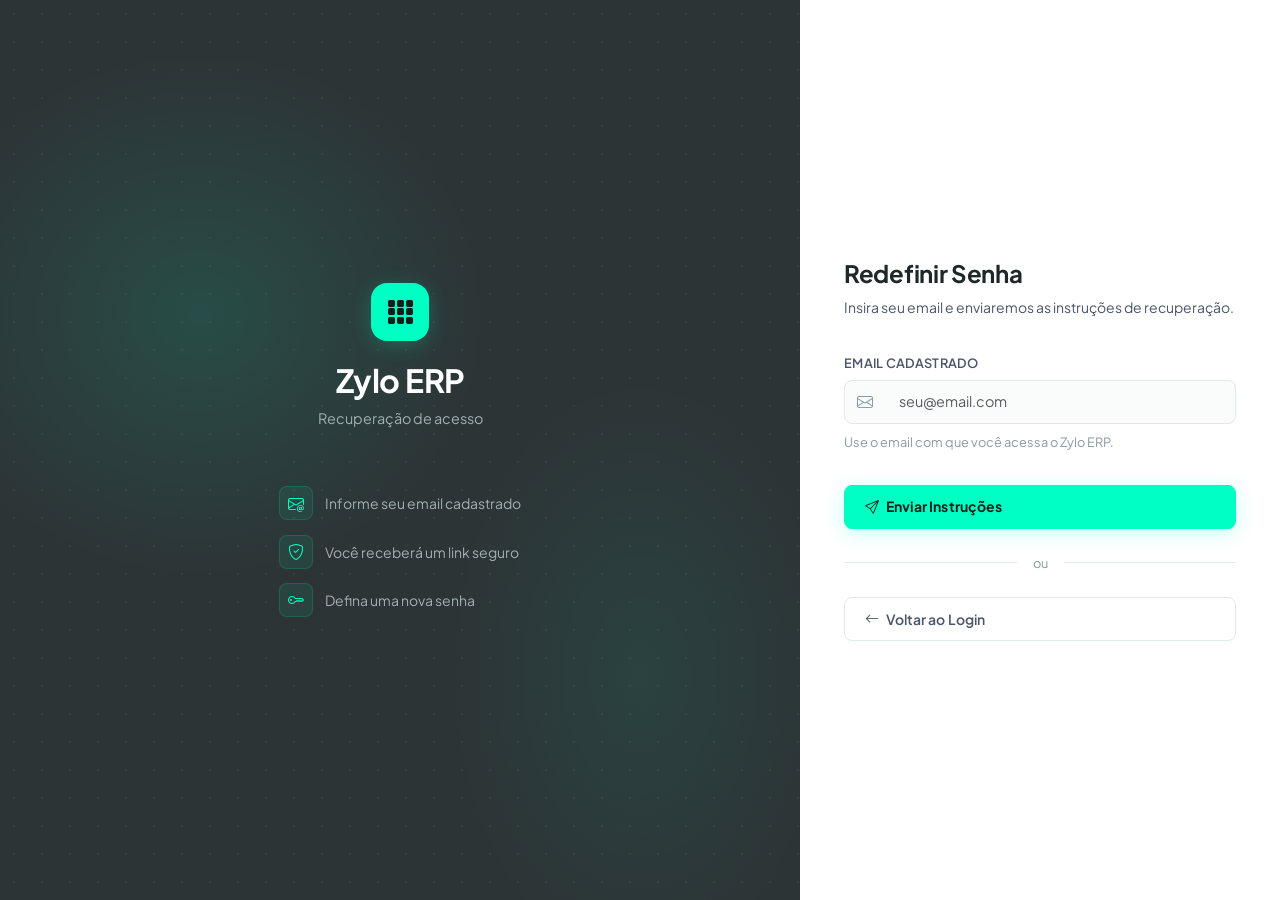
==== erp-frontend/reset-password.html @ b2327d97 "feat: Implement core backend security configuration and initial frontend authentication and dashboar" ====
<!DOCTYPE html>
<html lang="pt-BR">
<head>
  <meta charset="UTF-8">
  <meta name="viewport" content="width=device-width, initial-scale=1.0">
  <title>Zylo ERP · Redefinir Senha</title>
  <link href="https://cdn.jsdelivr.net/npm/bootstrap@5.3.3/dist/css/bootstrap.min.css" rel="stylesheet">
  <link href="https://cdn.jsdelivr.net/npm/bootstrap-icons@1.11.3/font/bootstrap-icons.min.css" rel="stylesheet">
  <link rel="stylesheet" href="css/style.css">
</head>
<body>

<div class="auth-wrapper">

  <!-- Painel esquerdo -->
  <div class="auth-panel-left">
    <div class="auth-brand">
      <div class="auth-brand-logo">
        <i class="bi bi-grid-3x3-gap-fill"></i>
      </div>
      <h1>Zylo ERP</h1>
      <p>Recuperação de acesso</p>
    </div>

    <div class="auth-features" style="margin-top:2.5rem;">
      <div class="auth-feature-item">
        <div class="feat-icon"><i class="bi bi-envelope-at"></i></div>
        <span>Informe seu email cadastrado</span>
      </div>
      <div class="auth-feature-item">
        <div class="feat-icon"><i class="bi bi-shield-check"></i></div>
        <span>Você receberá um link seguro</span>
      </div>
      <div class="auth-feature-item">
        <div class="feat-icon"><i class="bi bi-key"></i></div>
        <span>Defina uma nova senha</span>
      </div>
    </div>
  </div>

  <!-- Painel direito -->
  <div class="auth-panel-right">

    <!-- Estado: formulário -->
    <div id="stateForm">
      <div class="auth-form-header">
        <h2>Redefinir Senha</h2>
        <p>Insira seu email e enviaremos as instruções de recuperação.</p>
      </div>

      <form id="resetForm" novalidate>

        <div class="mb-4">
          <label for="email" class="form-label">Email Cadastrado</label>
          <div class="input-group">
            <span class="input-group-text"><i class="bi bi-envelope"></i></span>
            <input
              type="email"
              id="email"
              class="form-control"
              placeholder="seu@email.com"
              autocomplete="email"
              required
            >
          </div>
          <div style="margin-top:.5rem; font-size:.8rem; color:var(--text-muted);">
            Use o email com que você acessa o Zylo ERP.
          </div>
        </div>

        <div id="alertContainer"></div>

        <!-- --Enviar redefinição -->
        <button type="submit" id="btnReset" class="btn btn-primary w-100 mt-2">
          <i class="bi bi-send"></i>
          Enviar Instruções
        </button>

      </form>

      <div class="auth-divider">ou</div>

      <!-- --Voltar ao login -->
      <a href="index.html" class="btn btn-outline-secondary w-100">
        <i class="bi bi-arrow-left"></i>
        Voltar ao Login
      </a>
    </div>

    <!-- Estado: sucesso -->
    <div id="stateSuccess" style="display:none; text-align:center;">
      <div style="margin-bottom:1.25rem;">
        <i class="bi bi-envelope-check" style="font-size:3rem; color:var(--accent-primary);"></i>
      </div>
      <h2 style="font-size:1.4rem; font-weight:700;">Verifique seu email</h2>
      <p style="color:var(--text-secondary); margin-top:.5rem; font-size:.9rem;">
        As instruções foram enviadas para <strong id="emailEnviado"></strong>.
      </p>
      <div class="zylo-alert info mt-3">
        <i class="bi bi-info-circle-fill"></i>
        <span>Verifique também a pasta de spam, caso não receba em alguns minutos.</span>
      </div>
      <a href="index.html" class="btn btn-primary w-100 mt-4">
        <i class="bi bi-box-arrow-in-right"></i>
        Voltar ao Login
      </a>
    </div>

  </div>
</div>

<script src="https://cdn.jsdelivr.net/npm/bootstrap@5.3.3/dist/js/bootstrap.bundle.min.js"></script>
<script src="auth.js"></script>
<script>
  // --Redirecionar se já autenticado
  ZyloAuth.redirectIfLogado();

  // --Submit reset de senha
  document.getElementById('resetForm').addEventListener('submit', async (e) => {
    e.preventDefault();
    ZyloUI.clearAlert('alertContainer');

    const email = document.getElementById('email').value.trim();
    const btn   = document.getElementById('btnReset');

    if (!email) {
      ZyloUI.showAlert('alertContainer', 'Informe seu email.', 'error');
      return;
    }

    ZyloUI.btnLoading(btn, true, 'Enviando...');

    try {
      await ZyloAuth.solicitarResetSenha(email);
      document.getElementById('emailEnviado').textContent   = email;
      document.getElementById('stateForm').style.display    = 'none';
      document.getElementById('stateSuccess').style.display = 'block';
    } catch (err) {
      ZyloUI.showAlert('alertContainer', err.message || 'Erro ao solicitar redefinição.', 'error');
      ZyloUI.btnLoading(btn, false);
    }
  });
</script>
</body>
</html>
---- erp-frontend/css/style.css ----
/* ─── Zylo ERP · style.css ─────────────────────────────────────────────────── */
/* ─── Tema: Carbon Mint                                                         */
/* ─── Primária: #00FFC2 (Mint)  ·  Base: #2D3436 (Carbon)                      */

@import url('https://fonts.googleapis.com/css2?family=Plus+Jakarta+Sans:wght@300;400;500;600;700&display=swap');

/* ─── Variables ─────────────────────────────────────────────────────────────── */
:root {
  --font-base: 'Plus Jakarta Sans', sans-serif;

  /* ── Cores principais ───────────────────────────────────────────────────── */
  --mint:           #00FFC2;       /* Destaque primário                       */
  --mint-dark:      #00CFA0;       /* Hover / estado ativo                    */
  --mint-dim:       #00FFC215;     /* Background leve com toque mint          */
  --mint-border:    #00FFC230;     /* Border sutil com cor mint               */

  --carbon:         #2D3436;       /* Base escura — sidebar, headers          */
  --carbon-light:   #3D4A4C;       /* Hover na sidebar                        */
  --carbon-active:  #4A5A5C;       /* Item ativo na sidebar                   */
  --carbon-muted:   #636E72;       /* Texto secundário sobre carbon           */

  /* ── Surface / Background ──────────────────────────────────────────────── */
  --bg-body:        #D6E4FF;       /* Cinza quase branco com leve tom carbon  */
  --bg-card:        #FFFFFF;
  --bg-sidebar:     var(--carbon);
  --bg-sidebar-hover:  var(--carbon-light);
  --bg-sidebar-active: var(--carbon-active);
  --bg-topbar:      #FFFFFF;

  /* ── Accent ─────────────────────────────────────────────────────────────── */
  --accent-primary: var(--mint);
  --accent-hover:   var(--mint-dark);
  --accent-light:   var(--mint-dim);

  /* ── Semânticas ─────────────────────────────────────────────────────────── */
  --accent-success: #00E5A0;       /* Verde-mint mais escuro                  */
  --accent-warning: #FDBA47;       /* Âmbar — contraste seguro sobre branco   */
  --accent-danger:  #FF6B6B;       /* Coral suave                             */
  --accent-info:    #74B9FF;       /* Azul claro complementar                 */

  /* ── Texto ──────────────────────────────────────────────────────────────── */
  --text-primary:   #1E2829;       /* Carbon mais escuro — máximo contraste   */
  --text-secondary: #4A5568;       /* Cinza carbono médio                     */
  --text-muted:     #8A9BA0;       /* Dicas, labels, placeholders             */
  --text-sidebar:   #A0B0B2;       /* Texto inativo na sidebar                */
  --text-sidebar-active: #FFFFFF;
  --text-on-mint:   #0D1F1C;       /* Texto escuro sobre fundo mint           */

  /* ── Bordas ─────────────────────────────────────────────────────────────── */
  --border-light:   #E0E8E8;       /* Borda padrão — levemente esverdeada     */
  --border-focus:   var(--mint);

  /* ── Sombras ────────────────────────────────────────────────────────────── */
  --shadow-sm:  0 1px 4px rgba(45,52,54,.07);
  --shadow-md:  0 4px 16px rgba(45,52,54,.10);
  --shadow-lg:  0 8px 32px rgba(45,52,54,.14);
  --shadow-mint: 0 4px 20px rgba(0,255,194,.22);

  /* ── Layout ─────────────────────────────────────────────────────────────── */
  --sidebar-w:  248px;
  --topbar-h:   64px;
  --radius-sm:  8px;
  --radius-md:  12px;
  --radius-lg:  16px;
  --transition: .2s ease;
}

/* ─── Reset / Base ──────────────────────────────────────────────────────────── */
*, *::before, *::after { box-sizing: border-box; margin: 0; padding: 0; }

body {
  font-family: var(--font-base);
  background: var(--bg-body);
  color: var(--text-primary);
  font-size: .9375rem;
  line-height: 1.6;
  -webkit-font-smoothing: antialiased;
}

a { text-decoration: none; color: var(--mint-dark); }
a:hover { color: var(--carbon); }

/* ─── Auth Pages ────────────────────────────────────────────────────────────── */
.auth-wrapper {
  min-height: 100vh;
  display: grid;
  grid-template-columns: 1fr 480px;
}

/* Painel esquerdo — Carbon com toque Mint */
.auth-panel-left {
  background: var(--carbon);
  display: flex;
  flex-direction: column;
  justify-content: center;
  align-items: center;
  padding: 3rem;
  position: relative;
  overflow: hidden;
}

/* Gradiente mint atmosférico */
.auth-panel-left::before {
  content: '';
  position: absolute;
  inset: 0;
  background:
    radial-gradient(ellipse 55% 45% at 25% 35%, rgba(0,255,194,.12) 0%, transparent 65%),
    radial-gradient(ellipse 40% 55% at 80% 75%, rgba(0,255,194,.07) 0%, transparent 60%);
}

/* Grid de pontos sutil */
.auth-panel-left::after {
  content: '';
  position: absolute;
  inset: 0;
  background-image: radial-gradient(circle, rgba(255,255,255,.04) 1px, transparent 1px);
  background-size: 28px 28px;
}

.auth-brand {
  position: relative;
  z-index: 1;
  text-align: center;
}

.auth-brand-logo {
  width: 58px;
  height: 58px;
  background: var(--mint);
  border-radius: 16px;
  display: flex;
  align-items: center;
  justify-content: center;
  margin: 0 auto 1.25rem;
  box-shadow: var(--shadow-mint);
}

.auth-brand-logo i { font-size: 1.75rem; color: var(--text-on-mint); }

.auth-brand h1 {
  font-size: 2rem;
  font-weight: 700;
  letter-spacing: -.5px;
  color: #fff;
}

.auth-brand p {
  margin-top: .5rem;
  color: var(--text-sidebar);
  font-size: .9rem;
}

.auth-features {
  position: relative;
  z-index: 1;
  margin-top: 3rem;
  display: flex;
  flex-direction: column;
  gap: .9rem;
}

.auth-feature-item {
  display: flex;
  align-items: center;
  gap: .75rem;
  color: var(--text-sidebar);
  font-size: .875rem;
}

.auth-feature-item .feat-icon {
  width: 34px;
  height: 34px;
  background: rgba(0,255,194,.08);
  border: 1px solid rgba(0,255,194,.15);
  border-radius: 8px;
  display: flex;
  align-items: center;
  justify-content: center;
  flex-shrink: 0;
}

.auth-feature-item .feat-icon i { font-size: 1rem; color: var(--mint); }

/* Painel direito */
.auth-panel-right {
  background: var(--bg-card);
  display: flex;
  flex-direction: column;
  justify-content: center;
  padding: 3rem 2.75rem;
  box-shadow: -4px 0 40px rgba(45,52,54,.08);
}

.auth-form-header { margin-bottom: 2rem; }

.auth-form-header h2 {
  font-size: 1.5rem;
  font-weight: 700;
  color: var(--text-primary);
  letter-spacing: -.3px;
}

.auth-form-header p {
  color: var(--text-secondary);
  margin-top: .35rem;
  font-size: .875rem;
}

/* ─── Form Controls ─────────────────────────────────────────────────────────── */
.form-label {
  font-size: .8rem;
  font-weight: 600;
  color: var(--text-secondary);
  letter-spacing: .3px;
  text-transform: uppercase;
  margin-bottom: .4rem;
}

.form-control, .form-select {
  font-family: var(--font-base);
  font-size: .9rem;
  color: var(--text-primary);
  border: 1.5px solid var(--border-light);
  border-radius: var(--radius-sm);
  padding: .65rem .9rem;
  background: #FAFCFC;
  transition: border-color var(--transition), box-shadow var(--transition), background var(--transition);
}

.form-control:focus, .form-select:focus {
  border-color: var(--mint);
  background: var(--bg-card);
  box-shadow: 0 0 0 3px rgba(0,255,194,.15);
  outline: none;
}

.input-group-text {
  background: #FAFCFC;
  border: 1.5px solid var(--border-light);
  color: var(--text-muted);
  border-radius: var(--radius-sm) 0 0 var(--radius-sm) !important;
}

.input-group-text i { font-size: 1rem; }

.input-group .form-control {
  border-left: none;
  border-radius: 0 var(--radius-sm) var(--radius-sm) 0 !important;
}

.input-group:focus-within .input-group-text {
  border-color: var(--mint);
  color: var(--mint-dark);
}

/* ─── Buttons ───────────────────────────────────────────────────────────────── */
.btn {
  font-family: var(--font-base);
  font-weight: 600;
  font-size: .875rem;
  border-radius: var(--radius-sm);
  padding: .65rem 1.25rem;
  transition: all var(--transition);
  letter-spacing: .1px;
  display: inline-flex;
  align-items: center;
  gap: .4rem;
}

/* --Botão primário: mint sobre texto escuro */
.btn-primary {
  background: var(--mint);
  border-color: var(--mint);
  color: var(--text-on-mint);
  font-weight: 700;
  box-shadow: var(--shadow-mint);
}
.btn-primary:hover {
  background: var(--mint-dark);
  border-color: var(--mint-dark);
  box-shadow: 0 6px 24px rgba(0,255,194,.3);
  transform: translateY(-1px);
  color: var(--text-on-mint);
}
.btn-primary:active { transform: translateY(0); box-shadow: var(--shadow-mint); }

.btn-outline-secondary {
  border-color: var(--border-light);
  color: var(--text-secondary);
  background: transparent;
}
.btn-outline-secondary:hover {
  background: var(--bg-body);
  border-color: var(--carbon-muted);
  color: var(--text-primary);
}

/* ─── Alerts ────────────────────────────────────────────────────────────────── */
.zylo-alert {
  border-radius: var(--radius-sm);
  padding: .75rem 1rem;
  font-size: .8125rem;
  font-weight: 500;
  display: flex;
  align-items: center;
  gap: .5rem;
  margin-top: 1rem;
  animation: fadeIn .25s ease;
}

.zylo-alert i { font-size: 1rem; flex-shrink: 0; }
.zylo-alert.error   { background: #FFF0F0; color: #C0392B; border: 1px solid #FAD7D7; }
.zylo-alert.success { background: #E6FFF8; color: #00856A; border: 1px solid #B3F0E0; }
.zylo-alert.info    { background: #E8F6FF; color: #2070B0; border: 1px solid #B8DCFA; }

@keyframes fadeIn { from { opacity: 0; transform: translateY(-6px); } to { opacity: 1; transform: none; } }

/* ─── Auth divider ──────────────────────────────────────────────────────────── */
.auth-divider {
  display: flex;
  align-items: center;
  gap: 1rem;
  color: var(--text-muted);
  font-size: .8rem;
  margin: 1.5rem 0;
}
.auth-divider::before, .auth-divider::after {
  content: ''; flex: 1; height: 1px; background: var(--border-light);
}

/* ─── Layout Dashboard ──────────────────────────────────────────────────────── */
.layout-wrapper { display: flex; min-height: 100vh; }

/* ─── Sidebar ───────────────────────────────────────────────────────────────── */
.sidebar {
  width: var(--sidebar-w);
  background: var(--bg-sidebar);
  display: flex;
  flex-direction: column;
  position: fixed;
  top: 0; left: 0; bottom: 0;
  z-index: 100;
  transition: transform var(--transition);
  overflow-y: auto;
  scrollbar-width: none;
}
.sidebar::-webkit-scrollbar { display: none; }

.sidebar-header {
  padding: 1.375rem 1.25rem 1rem;
  border-bottom: 1px solid rgba(255,255,255,.06);
  display: flex;
  align-items: center;
  gap: .75rem;
  flex-shrink: 0;
}

.sidebar-logo {
  width: 38px;
  height: 38px;
  background: var(--mint);
  border-radius: 10px;
  display: flex;
  align-items: center;
  justify-content: center;
  flex-shrink: 0;
  box-shadow: 0 4px 12px rgba(0,255,194,.25);
}
.sidebar-logo i { font-size: 1.15rem; color: var(--text-on-mint); }

.sidebar-title { font-size: 1.05rem; font-weight: 700; color: #fff; letter-spacing: -.2px; }
.sidebar-subtitle { font-size: .68rem; color: var(--text-sidebar); }

.sidebar-nav { padding: 1rem 0; flex: 1; }

.nav-section-label {
  font-size: .63rem;
  font-weight: 700;
  letter-spacing: 1.3px;
  text-transform: uppercase;
  color: rgba(160,176,178,.38);
  padding: 1rem 1.25rem .4rem;
  display: block;
}

.nav-item { margin: .15rem .75rem; }

.nav-link {
  display: flex;
  align-items: center;
  gap: .75rem;
  padding: .6rem .75rem;
  border-radius: var(--radius-sm);
  color: var(--text-sidebar) !important;
  font-size: .875rem;
  font-weight: 500;
  transition: all var(--transition);
  position: relative;
}

.nav-link .nav-icon {
  width: 20px; text-align: center; flex-shrink: 0;
  display: flex; align-items: center; justify-content: center;
}
.nav-link .nav-icon i { font-size: 1rem; }

.nav-link .nav-badge {
  margin-left: auto;
  background: var(--mint);
  color: var(--text-on-mint);
  font-size: .63rem;
  font-weight: 700;
  padding: .1rem .45rem;
  border-radius: 20px;
  min-width: 20px;
  text-align: center;
}

.nav-link:hover {
  background: var(--bg-sidebar-hover);
  color: #fff !important;
}

/* --Item ativo com borda mint */
.nav-link.active {
  background: var(--bg-sidebar-active);
  color: #fff !important;
}

.nav-link.active .nav-icon i { color: var(--mint); }

.nav-link.active::before {
  content: '';
  position: absolute;
  left: -12px; top: 50%; transform: translateY(-50%);
  width: 3px; height: 60%;
  background: var(--mint);
  border-radius: 0 3px 3px 0;
}

.sidebar-footer {
  padding: .75rem;
  border-top: 1px solid rgba(255,255,255,.06);
  flex-shrink: 0;
}

.user-card {
  display: flex;
  align-items: center;
  gap: .75rem;
  padding: .6rem .75rem;
  border-radius: var(--radius-sm);
  cursor: pointer;
  transition: background var(--transition);
}
.user-card:hover { background: var(--bg-sidebar-hover); }

/* Avatar com borda mint */
.user-avatar {
  width: 34px;
  height: 34px;
  background: var(--mint);
  border-radius: 50%;
  display: flex;
  align-items: center;
  justify-content: center;
  color: var(--text-on-mint);
  font-weight: 700;
  font-size: .78rem;
  flex-shrink: 0;
}

.user-info { flex: 1; min-width: 0; }
.user-name { font-size: .8125rem; font-weight: 600; color: #fff; white-space: nowrap; overflow: hidden; text-overflow: ellipsis; }
.user-role { font-size: .7rem; color: var(--text-sidebar); }

.user-logout {
  color: var(--text-sidebar);
  cursor: pointer;
  transition: color var(--transition);
  display: flex;
  align-items: center;
  padding: .3rem;
  border-radius: 6px;
}
.user-logout:hover { color: var(--accent-danger); }
.user-logout i { font-size: 1.05rem; }

/* ─── Main Content ──────────────────────────────────────────────────────────── */
.main-content {
  margin-left: var(--sidebar-w);
  flex: 1;
  display: flex;
  flex-direction: column;
  min-height: 100vh;
}

/* ─── Topbar ────────────────────────────────────────────────────────────────── */
.topbar {
  height: var(--topbar-h);
  background: var(--bg-topbar);
  border-bottom: 1px solid var(--border-light);
  display: flex;
  align-items: center;
  padding: 0 1.75rem;
  position: sticky;
  top: 0;
  z-index: 50;
  gap: 1rem;
  box-shadow: var(--shadow-sm);
}

.topbar-toggle {
  display: none;
  background: none;
  border: 1.5px solid var(--border-light);
  border-radius: var(--radius-sm);
  width: 36px; height: 36px;
  align-items: center; justify-content: center;
  color: var(--text-secondary);
  cursor: pointer;
  transition: all var(--transition);
  flex-shrink: 0;
}
.topbar-toggle:hover { background: var(--bg-body); color: var(--text-primary); }
.topbar-toggle i { font-size: 1.15rem; }

.topbar-breadcrumb { flex: 1; }
.topbar-breadcrumb h3 {
  font-size: 1rem; font-weight: 700; color: var(--text-primary);
  letter-spacing: -.2px; line-height: 1.2;
}
.topbar-breadcrumb span { font-size: .75rem; color: var(--text-muted); }

.topbar-actions { display: flex; align-items: center; gap: .625rem; }

.topbar-icon-btn {
  width: 36px; height: 36px;
  border: 1.5px solid var(--border-light);
  background: var(--bg-card);
  border-radius: var(--radius-sm);
  display: flex; align-items: center; justify-content: center;
  color: var(--text-secondary);
  cursor: pointer;
  transition: all var(--transition);
  position: relative;
}
.topbar-icon-btn i { font-size: 1.05rem; }
.topbar-icon-btn:hover {
  border-color: var(--mint);
  color: var(--mint-dark);
  background: var(--mint-dim);
}

.topbar-icon-btn .notif-dot {
  position: absolute;
  top: 7px; right: 7px;
  width: 7px; height: 7px;
  background: var(--accent-danger);
  border-radius: 50%;
  border: 1.5px solid #fff;
}

.topbar-user {
  display: flex; align-items: center; gap: .6rem;
  cursor: pointer;
  padding: .35rem .75rem;
  border-radius: var(--radius-sm);
  border: 1.5px solid var(--border-light);
  background: var(--bg-card);
  transition: all var(--transition);
}
.topbar-user:hover {
  border-color: var(--mint);
  background: var(--mint-dim);
}

.topbar-user-avatar {
  width: 28px; height: 28px;
  background: var(--mint);
  border-radius: 50%;
  display: flex; align-items: center; justify-content: center;
  color: var(--text-on-mint); font-weight: 700; font-size: .7rem; flex-shrink: 0;
}
.topbar-user-name { font-size: .8rem; font-weight: 600; color: var(--text-primary); }
.topbar-user i { font-size: .85rem; color: var(--text-muted); }

/* ─── Page Content ──────────────────────────────────────────────────────────── */
.page-content { padding: 1.75rem; flex: 1; }

/* ─── Stat Cards ────────────────────────────────────────────────────────────── */
.stat-card {
  background: var(--bg-card);
  border: 1px solid var(--border-light);
  border-radius: var(--radius-md);
  padding: 1.25rem 1.5rem;
  box-shadow: var(--shadow-sm);
  display: flex;
  align-items: center;
  gap: 1.1rem;
  transition: box-shadow var(--transition), transform var(--transition);
}
.stat-card:hover { box-shadow: var(--shadow-md); transform: translateY(-2px); }

.stat-icon {
  width: 48px; height: 48px;
  border-radius: 12px;
  display: flex; align-items: center; justify-content: center;
  flex-shrink: 0;
}
.stat-icon i { font-size: 1.4rem; }

/* --Variante mint (primária) */
.stat-icon.mint   { background: rgba(0,255,194,.12); }
.stat-icon.mint i { color: var(--mint-dark); }

/* --Variantes semânticas derivadas da paleta carbon */
.stat-icon.carbon   { background: rgba(45,52,54,.08); }
.stat-icon.carbon i { color: var(--carbon); }

.stat-icon.warning   { background: #FFF4E0; }
.stat-icon.warning i { color: #D4880A; }

.stat-icon.danger   { background: #FFF0F0; }
.stat-icon.danger i { color: #C0392B; }

/* Mantidos para compatibilidade retroativa */
.stat-icon.blue   { background: rgba(0,255,194,.10); } .stat-icon.blue i   { color: var(--mint-dark); }
.stat-icon.green  { background: rgba(0,229,160,.10); } .stat-icon.green i  { color: #00856A; }
.stat-icon.orange { background: #FFF4E0; }             .stat-icon.orange i { color: #D4880A; }
.stat-icon.red    { background: #FFF0F0; }             .stat-icon.red i    { color: #C0392B; }

.stat-info { flex: 1; min-width: 0; }
.stat-label { font-size: .72rem; font-weight: 600; color: var(--text-muted); text-transform: uppercase; letter-spacing: .5px; }
.stat-value { font-size: 1.65rem; font-weight: 700; color: var(--text-primary); line-height: 1.2; margin-top: .1rem; letter-spacing: -.5px; }

.stat-delta {
  font-size: .7rem; font-weight: 600;
  padding: .2rem .5rem;
  border-radius: 20px;
  display: inline-flex; align-items: center; gap: .25rem;
  margin-top: .35rem;
}
.stat-delta i { font-size: .75rem; }
.stat-delta.up      { background: rgba(0,229,160,.12); color: #00856A; }
.stat-delta.down    { background: #FFF0F0; color: #C0392B; }
.stat-delta.neutral { background: rgba(45,52,54,.06); color: var(--text-secondary); }

/* ─── Card genérico ─────────────────────────────────────────────────────────── */
.card-zylo {
  background: var(--bg-card);
  border: 1px solid var(--border-light);
  border-radius: var(--radius-md);
  padding: 1.4rem 1.5rem;
  box-shadow: var(--shadow-sm);
}

.section-header { display: flex; align-items: center; justify-content: space-between; margin-bottom: 1.1rem; }
.section-title   { font-size: .9375rem; font-weight: 700; color: var(--text-primary); letter-spacing: -.2px; }
.section-subtitle { font-size: .75rem; color: var(--text-muted); margin-top: .1rem; }

/* ─── Module grid ───────────────────────────────────────────────────────────── */
.module-grid { display: grid; grid-template-columns: repeat(auto-fill, minmax(140px, 1fr)); gap: .875rem; }

.module-card {
  background: var(--bg-card);
  border: 1.5px solid var(--border-light);
  border-radius: var(--radius-md);
  padding: 1.25rem 1rem;
  text-align: center;
  cursor: pointer;
  transition: all var(--transition);
  text-decoration: none;
  display: flex;
  flex-direction: column;
  align-items: center;
  gap: .65rem;
}

/* --Hover: borda mint + sombra mint */
.module-card:hover {
  border-color: var(--mint);
  background: var(--mint-dim);
  transform: translateY(-3px);
  box-shadow: 0 6px 20px rgba(0,255,194,.14);
}

.module-icon {
  width: 46px; height: 46px;
  border-radius: 12px;
  display: flex; align-items: center; justify-content: center;
}
.module-icon i { font-size: 1.35rem; }
.module-name { font-size: .8rem; font-weight: 600; color: var(--text-primary); }

/* ─── Badges de status ──────────────────────────────────────────────────────── */
.badge-status {
  font-size: .7rem; font-weight: 600; padding: .2rem .65rem;
  border-radius: 20px;
  display: inline-flex; align-items: center; gap: .3rem;
}
.badge-status i { font-size: .7rem; }

.badge-status.ativo     { background: rgba(0,229,160,.12); color: #00856A; border: 1px solid rgba(0,229,160,.2); }
.badge-status.pendente  { background: #FFF4E0; color: #A86A00; border: 1px solid #FDDDA0; }
.badge-status.atrasado  { background: #FFF0F0; color: #C0392B; border: 1px solid #FAD7D7; }
.badge-status.suspenso  { background: rgba(45,52,54,.06); color: var(--carbon-muted); border: 1px solid rgba(45,52,54,.12); }
.badge-status.cancelado { background: #F5F5F5; color: #888; border: 1px solid #E0E0E0; }

/* ─── Table ─────────────────────────────────────────────────────────────────── */
.table-zylo { width: 100%; border-collapse: separate; border-spacing: 0; font-size: .86rem; }

.table-zylo thead th {
  font-size: .7rem; font-weight: 700; letter-spacing: .6px; text-transform: uppercase;
  color: var(--text-muted); padding: .65rem 1rem;
  background: var(--bg-body); border-bottom: 1px solid var(--border-light);
}

.table-zylo tbody td {
  padding: .8rem 1rem; border-bottom: 1px solid var(--border-light);
  color: var(--text-primary); vertical-align: middle;
}

.table-zylo tbody tr:last-child td { border-bottom: none; }
.table-zylo tbody tr:hover td { background: #FAFCFC; }

/* ─── SLA badge ─────────────────────────────────────────────────────────────── */
.sla-badge {
  display: inline-flex; align-items: center; gap: .3rem;
  font-size: .7rem; font-weight: 600; padding: .2rem .55rem; border-radius: 20px;
}
.sla-badge i { font-size: .7rem; }
.sla-badge.critico { background: #FFF0F0; color: #C0392B; }
.sla-badge.atencao { background: #FFF4E0; color: #A86A00; }
.sla-badge.ok      { background: rgba(0,229,160,.12); color: #00856A; }

/* ─── Spinner ───────────────────────────────────────────────────────────────── */
.btn .spinner-border { width: .95rem; height: .95rem; border-width: 2px; }

/* --Spinner na cor do tema dentro de botão primário */
.btn-primary .spinner-border { border-color: var(--text-on-mint); border-right-color: transparent; }

/* ─── Scrollbar customizado (Chrome/Edge) ───────────────────────────────────── */
::-webkit-scrollbar { width: 6px; height: 6px; }
::-webkit-scrollbar-track { background: transparent; }
::-webkit-scrollbar-thumb { background: rgba(45,52,54,.18); border-radius: 4px; }
::-webkit-scrollbar-thumb:hover { background: var(--mint-dark); }

/* ─── Responsive ────────────────────────────────────────────────────────────── */
@media (max-width: 992px) {
  .auth-wrapper { grid-template-columns: 1fr; }
  .auth-panel-left { display: none; }
  .auth-panel-right { padding: 2.5rem 1.75rem; }
  .sidebar { transform: translateX(-100%); }
  .sidebar.open { transform: translateX(0); }
  .main-content { margin-left: 0; }
  .topbar-toggle { display: flex; }
}

@media (max-width: 576px) {
  .page-content { padding: 1rem; }
  .module-grid { grid-template-columns: repeat(3, 1fr); }
}
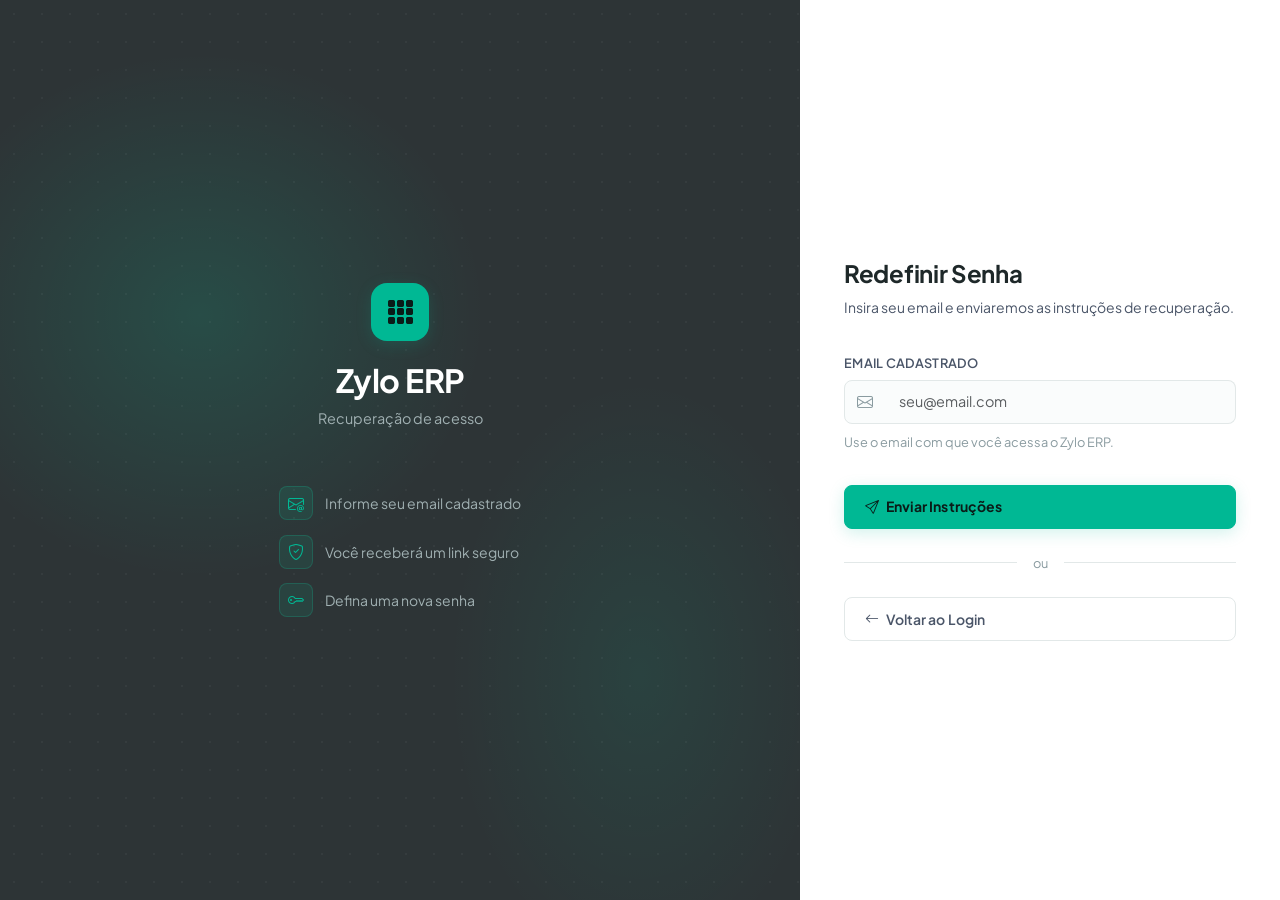
==== commit 4db463a0: "fix: correção de usuarios" ====
--- a/erp-frontend/reset-password.html
+++ b/erp-frontend/reset-password.html
@@ -54,14 +54,8 @@
           <label for="email" class="form-label">Email Cadastrado</label>
           <div class="input-group">
             <span class="input-group-text"><i class="bi bi-envelope"></i></span>
-            <input
-              type="email"
-              id="email"
-              class="form-control"
-              placeholder="seu@email.com"
-              autocomplete="email"
-              required
-            >
+            <input type="email" id="email" class="form-control"
+                   placeholder="seu@email.com" autocomplete="email" required>
           </div>
           <div style="margin-top:.5rem; font-size:.8rem; color:var(--text-muted);">
             Use o email com que você acessa o Zylo ERP.
@@ -110,7 +104,8 @@
 </div>
 
 <script src="https://cdn.jsdelivr.net/npm/bootstrap@5.3.3/dist/js/bootstrap.bundle.min.js"></script>
-<script src="auth.js"></script>
+<script src="js/core/auth.js"></script>
+<script src="js/core/utils.js"></script>
 <script>
   // --Redirecionar se já autenticado
   ZyloAuth.redirectIfLogado();
--- a/erp-frontend/css/style.css
+++ b/erp-frontend/css/style.css
@@ -8,61 +8,61 @@
 :root {
   --font-base: 'Plus Jakarta Sans', sans-serif;
 
-  /* ── Cores principais ───────────────────────────────────────────────────── */
-  --mint:           #00FFC2;       /* Destaque primário                       */
-  --mint-dark:      #00CFA0;       /* Hover / estado ativo                    */
-  --mint-dim:       #00FFC215;     /* Background leve com toque mint          */
-  --mint-border:    #00FFC230;     /* Border sutil com cor mint               */
-
-  --carbon:         #2D3436;       /* Base escura — sidebar, headers          */
+  /* ── Cores principais ────────────────────────────────────────────────────── */
+  --mint:           #00B894;       /* Teal sólido — sem brilho neon           */
+  --mint-dark:      #009B7D;       /* Hover / estado ativo                    */
+  --mint-dim:       #00B89412;     /* Background leve com toque mint          */
+  --mint-border:    #00B89430;     /* Border sutil com cor mint               */
+
+  --carbon:         #2D3436;       /* Base escura — sidebar                   */
   --carbon-light:   #3D4A4C;       /* Hover na sidebar                        */
-  --carbon-active:  #4A5A5C;       /* Item ativo na sidebar                   */
+  --carbon-active:  #48595C;       /* Item ativo na sidebar                   */
   --carbon-muted:   #636E72;       /* Texto secundário sobre carbon           */
 
-  /* ── Surface / Background ──────────────────────────────────────────────── */
-  --bg-body:        #D6E4FF;       /* Cinza quase branco com leve tom carbon  */
+  /* ── Surface / Background ────────────────────────────────────────────────── */
+  --bg-body:        #F2F4F5;       /* Cinza muito suave, neutro               */
   --bg-card:        #FFFFFF;
   --bg-sidebar:     var(--carbon);
   --bg-sidebar-hover:  var(--carbon-light);
   --bg-sidebar-active: var(--carbon-active);
   --bg-topbar:      #FFFFFF;
 
-  /* ── Accent ─────────────────────────────────────────────────────────────── */
+  /* ── Accent ──────────────────────────────────────────────────────────────── */
   --accent-primary: var(--mint);
   --accent-hover:   var(--mint-dark);
   --accent-light:   var(--mint-dim);
 
-  /* ── Semânticas ─────────────────────────────────────────────────────────── */
-  --accent-success: #00E5A0;       /* Verde-mint mais escuro                  */
-  --accent-warning: #FDBA47;       /* Âmbar — contraste seguro sobre branco   */
-  --accent-danger:  #FF6B6B;       /* Coral suave                             */
-  --accent-info:    #74B9FF;       /* Azul claro complementar                 */
-
-  /* ── Texto ──────────────────────────────────────────────────────────────── */
-  --text-primary:   #1E2829;       /* Carbon mais escuro — máximo contraste   */
-  --text-secondary: #4A5568;       /* Cinza carbono médio                     */
-  --text-muted:     #8A9BA0;       /* Dicas, labels, placeholders             */
-  --text-sidebar:   #A0B0B2;       /* Texto inativo na sidebar                */
+  /* ── Semânticas ──────────────────────────────────────────────────────────── */
+  --accent-success: #00B894;       /* Mesmo teal — consistente                */
+  --accent-warning: #E17055;       /* Laranja terra — mais refinado           */
+  --accent-danger:  #D63031;       /* Vermelho sólido                         */
+  --accent-info:    #0984E3;       /* Azul informativo                        */
+
+  /* ── Texto ───────────────────────────────────────────────────────────────── */
+  --text-primary:   #1E2829;
+  --text-secondary: #4A5568;
+  --text-muted:     #8A9BA0;
+  --text-sidebar:   #A0B0B2;
   --text-sidebar-active: #FFFFFF;
-  --text-on-mint:   #0D1F1C;       /* Texto escuro sobre fundo mint           */
-
-  /* ── Bordas ─────────────────────────────────────────────────────────────── */
-  --border-light:   #E0E8E8;       /* Borda padrão — levemente esverdeada     */
+  --text-on-mint:   #0A1C18;       /* Contraste WCAG AA sobre mint sólido     */
+
+  /* ── Bordas ──────────────────────────────────────────────────────────────── */
+  --border-light:   #E2E8E8;
   --border-focus:   var(--mint);
 
-  /* ── Sombras ────────────────────────────────────────────────────────────── */
-  --shadow-sm:  0 1px 4px rgba(45,52,54,.07);
-  --shadow-md:  0 4px 16px rgba(45,52,54,.10);
-  --shadow-lg:  0 8px 32px rgba(45,52,54,.14);
-  --shadow-mint: 0 4px 20px rgba(0,255,194,.22);
-
-  /* ── Layout ─────────────────────────────────────────────────────────────── */
-  --sidebar-w:  248px;
-  --topbar-h:   64px;
+  /* ── Sombras ─────────────────────────────────────────────────────────────── */
+  --shadow-sm:   0 1px 4px rgba(45,52,54,.06);
+  --shadow-md:   0 4px 16px rgba(45,52,54,.09);
+  --shadow-lg:   0 8px 32px rgba(45,52,54,.13);
+  --shadow-mint: 0 4px 16px rgba(0,184,148,.18);  /* sombra discreta          */
+
+  /* ── Layout ──────────────────────────────────────────────────────────────── */
+  --sidebar-w:  64px;              /* Icon-rail — era 248px                   */
+  --topbar-h:   60px;
   --radius-sm:  8px;
   --radius-md:  12px;
   --radius-lg:  16px;
-  --transition: .2s ease;
+  --transition: .18s ease;
 }
 
 /* ─── Reset / Base ──────────────────────────────────────────────────────────── */
@@ -329,265 +329,9 @@
   content: ''; flex: 1; height: 1px; background: var(--border-light);
 }
 
-/* ─── Layout Dashboard ──────────────────────────────────────────────────────── */
+/* ─── Layout Dashboard ─────────────────────────────────────────────────────── */
+/* Sidebar, topbar e main-content definidos em css/pages/layout.css             */
 .layout-wrapper { display: flex; min-height: 100vh; }
-
-/* ─── Sidebar ───────────────────────────────────────────────────────────────── */
-.sidebar {
-  width: var(--sidebar-w);
-  background: var(--bg-sidebar);
-  display: flex;
-  flex-direction: column;
-  position: fixed;
-  top: 0; left: 0; bottom: 0;
-  z-index: 100;
-  transition: transform var(--transition);
-  overflow-y: auto;
-  scrollbar-width: none;
-}
-.sidebar::-webkit-scrollbar { display: none; }
-
-.sidebar-header {
-  padding: 1.375rem 1.25rem 1rem;
-  border-bottom: 1px solid rgba(255,255,255,.06);
-  display: flex;
-  align-items: center;
-  gap: .75rem;
-  flex-shrink: 0;
-}
-
-.sidebar-logo {
-  width: 38px;
-  height: 38px;
-  background: var(--mint);
-  border-radius: 10px;
-  display: flex;
-  align-items: center;
-  justify-content: center;
-  flex-shrink: 0;
-  box-shadow: 0 4px 12px rgba(0,255,194,.25);
-}
-.sidebar-logo i { font-size: 1.15rem; color: var(--text-on-mint); }
-
-.sidebar-title { font-size: 1.05rem; font-weight: 700; color: #fff; letter-spacing: -.2px; }
-.sidebar-subtitle { font-size: .68rem; color: var(--text-sidebar); }
-
-.sidebar-nav { padding: 1rem 0; flex: 1; }
-
-.nav-section-label {
-  font-size: .63rem;
-  font-weight: 700;
-  letter-spacing: 1.3px;
-  text-transform: uppercase;
-  color: rgba(160,176,178,.38);
-  padding: 1rem 1.25rem .4rem;
-  display: block;
-}
-
-.nav-item { margin: .15rem .75rem; }
-
-.nav-link {
-  display: flex;
-  align-items: center;
-  gap: .75rem;
-  padding: .6rem .75rem;
-  border-radius: var(--radius-sm);
-  color: var(--text-sidebar) !important;
-  font-size: .875rem;
-  font-weight: 500;
-  transition: all var(--transition);
-  position: relative;
-}
-
-.nav-link .nav-icon {
-  width: 20px; text-align: center; flex-shrink: 0;
-  display: flex; align-items: center; justify-content: center;
-}
-.nav-link .nav-icon i { font-size: 1rem; }
-
-.nav-link .nav-badge {
-  margin-left: auto;
-  background: var(--mint);
-  color: var(--text-on-mint);
-  font-size: .63rem;
-  font-weight: 700;
-  padding: .1rem .45rem;
-  border-radius: 20px;
-  min-width: 20px;
-  text-align: center;
-}
-
-.nav-link:hover {
-  background: var(--bg-sidebar-hover);
-  color: #fff !important;
-}
-
-/* --Item ativo com borda mint */
-.nav-link.active {
-  background: var(--bg-sidebar-active);
-  color: #fff !important;
-}
-
-.nav-link.active .nav-icon i { color: var(--mint); }
-
-.nav-link.active::before {
-  content: '';
-  position: absolute;
-  left: -12px; top: 50%; transform: translateY(-50%);
-  width: 3px; height: 60%;
-  background: var(--mint);
-  border-radius: 0 3px 3px 0;
-}
-
-.sidebar-footer {
-  padding: .75rem;
-  border-top: 1px solid rgba(255,255,255,.06);
-  flex-shrink: 0;
-}
-
-.user-card {
-  display: flex;
-  align-items: center;
-  gap: .75rem;
-  padding: .6rem .75rem;
-  border-radius: var(--radius-sm);
-  cursor: pointer;
-  transition: background var(--transition);
-}
-.user-card:hover { background: var(--bg-sidebar-hover); }
-
-/* Avatar com borda mint */
-.user-avatar {
-  width: 34px;
-  height: 34px;
-  background: var(--mint);
-  border-radius: 50%;
-  display: flex;
-  align-items: center;
-  justify-content: center;
-  color: var(--text-on-mint);
-  font-weight: 700;
-  font-size: .78rem;
-  flex-shrink: 0;
-}
-
-.user-info { flex: 1; min-width: 0; }
-.user-name { font-size: .8125rem; font-weight: 600; color: #fff; white-space: nowrap; overflow: hidden; text-overflow: ellipsis; }
-.user-role { font-size: .7rem; color: var(--text-sidebar); }
-
-.user-logout {
-  color: var(--text-sidebar);
-  cursor: pointer;
-  transition: color var(--transition);
-  display: flex;
-  align-items: center;
-  padding: .3rem;
-  border-radius: 6px;
-}
-.user-logout:hover { color: var(--accent-danger); }
-.user-logout i { font-size: 1.05rem; }
-
-/* ─── Main Content ──────────────────────────────────────────────────────────── */
-.main-content {
-  margin-left: var(--sidebar-w);
-  flex: 1;
-  display: flex;
-  flex-direction: column;
-  min-height: 100vh;
-}
-
-/* ─── Topbar ────────────────────────────────────────────────────────────────── */
-.topbar {
-  height: var(--topbar-h);
-  background: var(--bg-topbar);
-  border-bottom: 1px solid var(--border-light);
-  display: flex;
-  align-items: center;
-  padding: 0 1.75rem;
-  position: sticky;
-  top: 0;
-  z-index: 50;
-  gap: 1rem;
-  box-shadow: var(--shadow-sm);
-}
-
-.topbar-toggle {
-  display: none;
-  background: none;
-  border: 1.5px solid var(--border-light);
-  border-radius: var(--radius-sm);
-  width: 36px; height: 36px;
-  align-items: center; justify-content: center;
-  color: var(--text-secondary);
-  cursor: pointer;
-  transition: all var(--transition);
-  flex-shrink: 0;
-}
-.topbar-toggle:hover { background: var(--bg-body); color: var(--text-primary); }
-.topbar-toggle i { font-size: 1.15rem; }
-
-.topbar-breadcrumb { flex: 1; }
-.topbar-breadcrumb h3 {
-  font-size: 1rem; font-weight: 700; color: var(--text-primary);
-  letter-spacing: -.2px; line-height: 1.2;
-}
-.topbar-breadcrumb span { font-size: .75rem; color: var(--text-muted); }
-
-.topbar-actions { display: flex; align-items: center; gap: .625rem; }
-
-.topbar-icon-btn {
-  width: 36px; height: 36px;
-  border: 1.5px solid var(--border-light);
-  background: var(--bg-card);
-  border-radius: var(--radius-sm);
-  display: flex; align-items: center; justify-content: center;
-  color: var(--text-secondary);
-  cursor: pointer;
-  transition: all var(--transition);
-  position: relative;
-}
-.topbar-icon-btn i { font-size: 1.05rem; }
-.topbar-icon-btn:hover {
-  border-color: var(--mint);
-  color: var(--mint-dark);
-  background: var(--mint-dim);
-}
-
-.topbar-icon-btn .notif-dot {
-  position: absolute;
-  top: 7px; right: 7px;
-  width: 7px; height: 7px;
-  background: var(--accent-danger);
-  border-radius: 50%;
-  border: 1.5px solid #fff;
-}
-
-.topbar-user {
-  display: flex; align-items: center; gap: .6rem;
-  cursor: pointer;
-  padding: .35rem .75rem;
-  border-radius: var(--radius-sm);
-  border: 1.5px solid var(--border-light);
-  background: var(--bg-card);
-  transition: all var(--transition);
-}
-.topbar-user:hover {
-  border-color: var(--mint);
-  background: var(--mint-dim);
-}
-
-.topbar-user-avatar {
-  width: 28px; height: 28px;
-  background: var(--mint);
-  border-radius: 50%;
-  display: flex; align-items: center; justify-content: center;
-  color: var(--text-on-mint); font-weight: 700; font-size: .7rem; flex-shrink: 0;
-}
-.topbar-user-name { font-size: .8rem; font-weight: 600; color: var(--text-primary); }
-.topbar-user i { font-size: .85rem; color: var(--text-muted); }
-
-/* ─── Page Content ──────────────────────────────────────────────────────────── */
-.page-content { padding: 1.75rem; flex: 1; }
 
 /* ─── Stat Cards ────────────────────────────────────────────────────────────── */
 .stat-card {
@@ -747,18 +491,13 @@
 ::-webkit-scrollbar-thumb { background: rgba(45,52,54,.18); border-radius: 4px; }
 ::-webkit-scrollbar-thumb:hover { background: var(--mint-dark); }
 
-/* ─── Responsive ────────────────────────────────────────────────────────────── */
+/* ─── Responsive — auth pages only (layout responsivo em layout.css) ────────── */
 @media (max-width: 992px) {
   .auth-wrapper { grid-template-columns: 1fr; }
   .auth-panel-left { display: none; }
   .auth-panel-right { padding: 2.5rem 1.75rem; }
-  .sidebar { transform: translateX(-100%); }
-  .sidebar.open { transform: translateX(0); }
-  .main-content { margin-left: 0; }
-  .topbar-toggle { display: flex; }
 }
 
 @media (max-width: 576px) {
-  .page-content { padding: 1rem; }
   .module-grid { grid-template-columns: repeat(3, 1fr); }
 }
